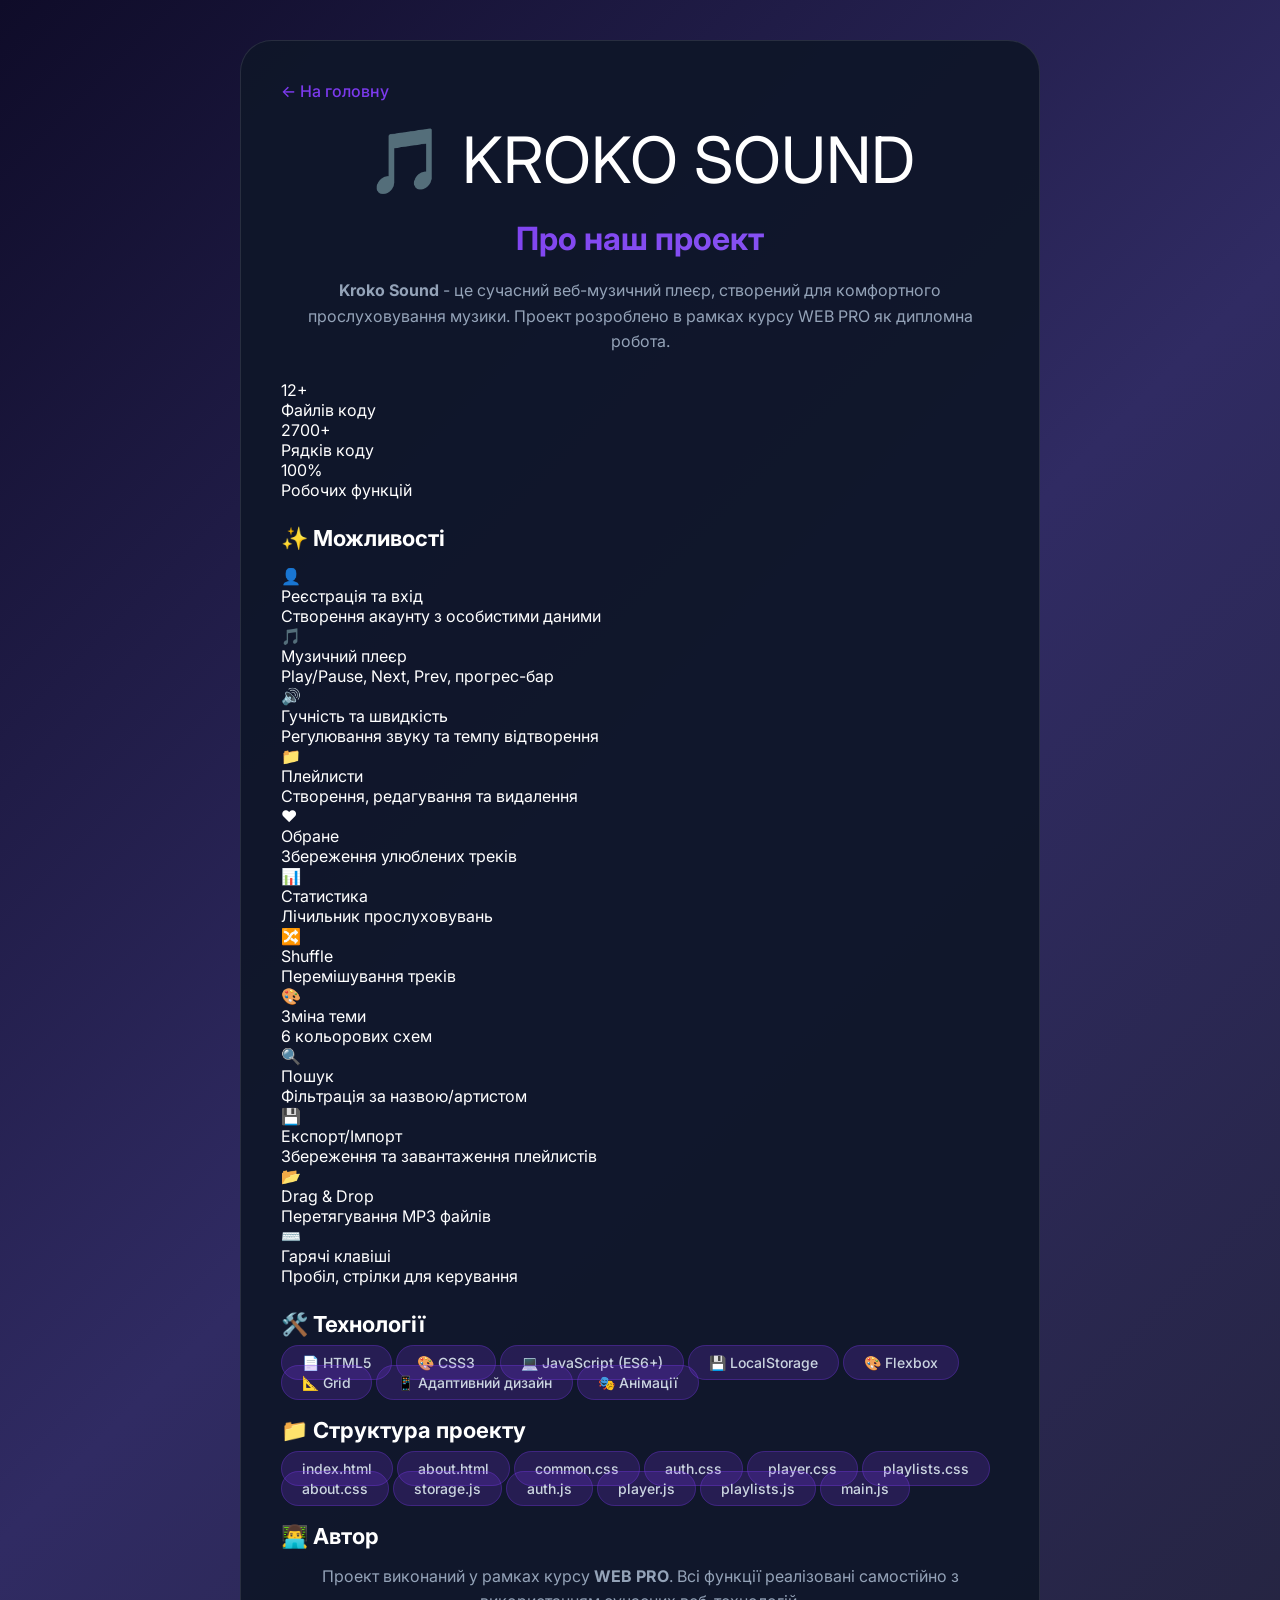
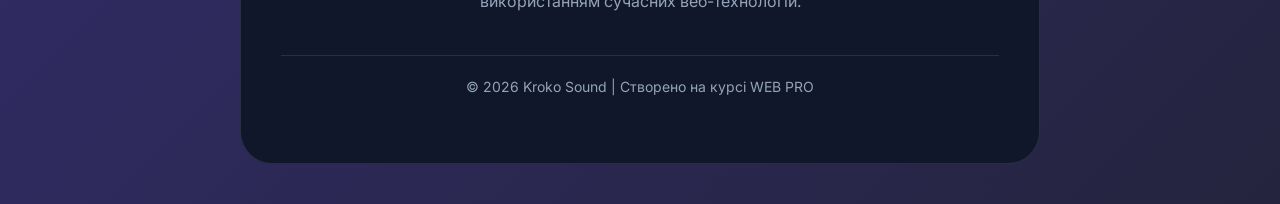
==== about.html @ 29bdd67e "Add files via upload" ====
<!DOCTYPE html>
<html lang="uk">
<head>
    <meta charset="UTF-8">
    <meta name="viewport" content="width=device-width, initial-scale=1.0">
    <title>Про проект - Kroko Sound</title>
    <link rel="stylesheet" href="common.css">
    <link rel="stylesheet" href="about.css">
    <link href="https://fonts.googleapis.com/css2?family=Inter:wght@300;400;500;600;700;800&display=swap" rel="stylesheet">
</head>
<body>

<div class="about-container">
    <div class="about-card">
        <a href="index.html" class="back-home">← На головну</a>
        
        <div class="about-logo">🎵 KROKO SOUND</div>
        <h1>Про наш проект</h1>
        
        <p><strong>Kroko Sound</strong> - це сучасний веб-музичний плеєр, створений для комфортного прослуховування музики. Проект розроблено в рамках курсу WEB PRO як дипломна робота.</p>
        
        <div class="stats-info">
            <div class="stat-info-item">
                <div class="stat-number">12+</div>
                <div class="stat-label">Файлів коду</div>
            </div>
            <div class="stat-info-item">
                <div class="stat-number">2700+</div>
                <div class="stat-label">Рядків коду</div>
            </div>
            <div class="stat-info-item">
                <div class="stat-number">100%</div>
                <div class="stat-label">Робочих функцій</div>
            </div>
        </div>
        
        <h2>✨ Можливості</h2>
        <div class="features-grid">
            <div class="feature-item">
                <div class="feature-icon">👤</div>
                <div>
                    <div class="feature-text">Реєстрація та вхід</div>
                    <div class="feature-desc">Створення акаунту з особистими даними</div>
                </div>
            </div>
            <div class="feature-item">
                <div class="feature-icon">🎵</div>
                <div>
                    <div class="feature-text">Музичний плеєр</div>
                    <div class="feature-desc">Play/Pause, Next, Prev, прогрес-бар</div>
                </div>
            </div>
            <div class="feature-item">
                <div class="feature-icon">🔊</div>
                <div>
                    <div class="feature-text">Гучність та швидкість</div>
                    <div class="feature-desc">Регулювання звуку та темпу відтворення</div>
                </div>
            </div>
            <div class="feature-item">
                <div class="feature-icon">📁</div>
                <div>
                    <div class="feature-text">Плейлисти</div>
                    <div class="feature-desc">Створення, редагування та видалення</div>
                </div>
            </div>
            <div class="feature-item">
                <div class="feature-icon">❤️</div>
                <div>
                    <div class="feature-text">Обране</div>
                    <div class="feature-desc">Збереження улюблених треків</div>
                </div>
            </div>
            <div class="feature-item">
                <div class="feature-icon">📊</div>
                <div>
                    <div class="feature-text">Статистика</div>
                    <div class="feature-desc">Лічильник прослуховувань</div>
                </div>
            </div>
            <div class="feature-item">
                <div class="feature-icon">🔀</div>
                <div>
                    <div class="feature-text">Shuffle</div>
                    <div class="feature-desc">Перемішування треків</div>
                </div>
            </div>
            <div class="feature-item">
                <div class="feature-icon">🎨</div>
                <div>
                    <div class="feature-text">Зміна теми</div>
                    <div class="feature-desc">6 кольорових схем</div>
                </div>
            </div>
            <div class="feature-item">
                <div class="feature-icon">🔍</div>
                <div>
                    <div class="feature-text">Пошук</div>
                    <div class="feature-desc">Фільтрація за назвою/артистом</div>
                </div>
            </div>
            <div class="feature-item">
                <div class="feature-icon">💾</div>
                <div>
                    <div class="feature-text">Експорт/Імпорт</div>
                    <div class="feature-desc">Збереження та завантаження плейлистів</div>
                </div>
            </div>
            <div class="feature-item">
                <div class="feature-icon">📂</div>
                <div>
                    <div class="feature-text">Drag & Drop</div>
                    <div class="feature-desc">Перетягування MP3 файлів</div>
                </div>
            </div>
            <div class="feature-item">
                <div class="feature-icon">⌨️</div>
                <div>
                    <div class="feature-text">Гарячі клавіші</div>
                    <div class="feature-desc">Пробіл, стрілки для керування</div>
                </div>
            </div>
        </div>
        
        <h2>🛠️ Технології</h2>
        <div class="tech-stack">
            <span class="tech-item">📄 HTML5</span>
            <span class="tech-item">🎨 CSS3</span>
            <span class="tech-item">💻 JavaScript (ES6+)</span>
            <span class="tech-item">💾 LocalStorage</span>
            <span class="tech-item">🎨 Flexbox</span>
            <span class="tech-item">📐 Grid</span>
            <span class="tech-item">📱 Адаптивний дизайн</span>
            <span class="tech-item">🎭 Анімації</span>
        </div>
        
        <h2>📁 Структура проекту</h2>
        <div class="tech-stack">
            <span class="tech-item">index.html</span>
            <span class="tech-item">about.html</span>
            <span class="tech-item">common.css</span>
            <span class="tech-item">auth.css</span>
            <span class="tech-item">player.css</span>
            <span class="tech-item">playlists.css</span>
            <span class="tech-item">about.css</span>
            <span class="tech-item">storage.js</span>
            <span class="tech-item">auth.js</span>
            <span class="tech-item">player.js</span>
            <span class="tech-item">playlists.js</span>
            <span class="tech-item">main.js</span>
        </div>
        
        <h2>👨‍💻 Автор</h2>
        <p>Проект виконаний у рамках курсу <strong>WEB PRO</strong>. Всі функції реалізовані самостійно з використанням сучасних веб-технологій.</p>
        
        <footer class="about-footer">
            <p>© 2026 Kroko Sound | Створено на курсі WEB PRO</p>
        </footer>
    </div>
</div>

</body>
</html>
---- common.css ----
* {
    margin: 0;
    padding: 0;
    box-sizing: border-box;
}

:root {
    --primary-color: #7c3aed;
    --primary-hover: #8b5cf6;
    --danger-color: #ef4444;
    --success-color: #10b981;
    --text-gray: #94a3b8;
    --bg-dark: #1e293b;
    --border-light: rgba(255, 255, 255, 0.1);
}

[data-theme="purple"] {
    --primary-color: #7c3aed;
    --primary-hover: #8b5cf6;
}

[data-theme="blue"] {
    --primary-color: #3b82f6;
    --primary-hover: #60a5fa;
}

[data-theme="green"] {
    --primary-color: #10b981;
    --primary-hover: #34d399;
}

[data-theme="orange"] {
    --primary-color: #f59e0b;
    --primary-hover: #fbbf24;
}

[data-theme="pink"] {
    --primary-color: #ec4899;
    --primary-hover: #f472b6;
}

[data-theme="red"] {
    --primary-color: #ef4444;
    --primary-hover: #f87171;
}

body {
    font-family: 'Inter', sans-serif;
    background: linear-gradient(135deg, #0f0c29, #302b63, #24243e);
    color: white;
    min-height: 100vh;
}

@keyframes fadeIn {
    from { opacity: 0; transform: translateY(20px); }
    to { opacity: 1; transform: translateY(0); }
}

.top-bar {
    display: flex;
    justify-content: space-between;
    align-items: center;
    padding: 16px 32px;
    background: rgba(0, 0, 0, 0.3);
    backdrop-filter: blur(10px);
    border-bottom: 1px solid var(--border-light);
    position: sticky;
    top: 0;
    z-index: 100;
}

.logo {
    font-size: 20px;
    font-weight: 800;
    cursor: pointer;
    transition: 0.3s;
}

.logo:hover {
    transform: scale(1.05);
    color: var(--primary-color);
}

.search-container {
    flex: 1;
    max-width: 300px;
    margin: 0 20px;
}

#searchInput {
    width: 100%;
    padding: 10px 16px;
    background: rgba(255, 255, 255, 0.1);
    border: 1px solid var(--border-light);
    border-radius: 25px;
    color: white;
    font-size: 14px;
    outline: none;
    transition: 0.3s;
}

#searchInput:focus {
    border-color: var(--primary-color);
    background: rgba(255, 255, 255, 0.15);
}

#searchInput::placeholder {
    color: var(--text-gray);
}

.nav-menu {
    display: flex;
    gap: 20px;
}

.nav-link {
    color: var(--text-gray);
    text-decoration: none;
    padding: 8px 16px;
    border-radius: 20px;
    transition: 0.3s;
}

.nav-link:hover {
    color: white;
    background: rgba(124, 58, 237, 0.3);
    transform: translateY(-2px);
}

.nav-link.active {
    color: white;
    background: var(--primary-color);
}

.user-info {
    display: flex;
    align-items: center;
    gap: 12px;
}

.avatar {
    width: 40px;
    height: 40px;
    border-radius: 50%;
    background: var(--primary-color);
    display: flex;
    align-items: center;
    justify-content: center;
    font-size: 16px;
    font-weight: bold;
}

.logout-btn {
    background: rgba(255, 255, 255, 0.1);
    border: none;
    color: white;
    font-size: 18px;
    cursor: pointer;
    padding: 6px 12px;
    border-radius: 10px;
    transition: 0.3s;
}

.logout-btn:hover {
    background: var(--danger-color);
    transform: translateY(-2px);
}

.main-content {
    padding: 30px;
    max-width: 1400px;
    margin: 0 auto;
    padding-bottom: 200px;
    min-height: calc(100vh - 160px);
}

.page {
    animation: fadeIn 0.4s ease;
}

.section-title {
    font-size: 24px;
    margin-bottom: 20px;
    font-weight: 600;
}

.songs-grid {
    display: grid;
    grid-template-columns: repeat(auto-fill, minmax(180px, 1fr));
    gap: 20px;
}

.song-card {
    background: rgba(255, 255, 255, 0.05);
    border: 1px solid var(--border-light);
    border-radius: 20px;
    padding: 16px;
    cursor: pointer;
    transition: 0.3s;
    text-align: center;
}

.song-card:hover {
    transform: translateY(-8px);
    border-color: var(--primary-color);
    background: rgba(124, 58, 237, 0.1);
}

.song-card .song-cover {
    width: 100%;
    aspect-ratio: 1;
    border-radius: 14px;
    background: rgba(255, 255, 255, 0.1);
    display: flex;
    align-items: center;
    justify-content: center;
    font-size: 40px;
    margin-bottom: 12px;
    overflow: hidden;
}

.song-cover img {
    width: 100%;
    height: 100%;
    object-fit: cover;
    border-radius: 14px;
}

.song-title {
    font-weight: 600;
    font-size: 14px;
    white-space: nowrap;
    overflow: hidden;
    text-overflow: ellipsis;
}

.song-artist {
    font-size: 12px;
    color: var(--text-gray);
    margin-top: 4px;
    white-space: nowrap;
    overflow: hidden;
    text-overflow: ellipsis;
}

.hero {
    display: flex;
    gap: 30px;
    background: rgba(15, 23, 42, 0.8);
    border-radius: 28px;
    padding: 30px;
    margin-bottom: 40px;
    border: 1px solid var(--border-light);
}

.hero-artwork {
    width: 180px;
    height: 180px;
    border-radius: 20px;
    background: rgba(255, 255, 255, 0.1);
    display: flex;
    align-items: center;
    justify-content: center;
    font-size: 60px;
    overflow: hidden;
}

.hero-artwork img {
    width: 100%;
    height: 100%;
    object-fit: cover;
}

.hero-info {
    flex: 1;
}

.now-playing {
    color: var(--primary-color);
    font-size: 12px;
    margin-bottom: 10px;
    letter-spacing: 2px;
}

.hero-info h1 {
    font-size: 32px;
    margin-bottom: 8px;
}

.hero-info p {
    color: var(--text-gray);
    font-size: 18px;
    margin-bottom: 20px;
}

.hero-buttons {
    display: flex;
    gap: 12px;
}

.play-btn {
    background: var(--primary-color);
    color: white;
    border: none;
    padding: 12px 28px;
    border-radius: 14px;
    font-size: 16px;
    font-weight: 600;
    cursor: pointer;
    transition: 0.3s;
}

.play-btn:hover {
    background: var(--primary-hover);
    transform: scale(1.05);
}

.like-btn {
    background: rgba(255, 255, 255, 0.1);
    border: 1px solid var(--border-light);
    color: white;
    padding: 12px 20px;
    border-radius: 14px;
    font-size: 20px;
    cursor: pointer;
    transition: 0.3s;
}

.like-btn.active {
    color: var(--danger-color);
    border-color: var(--danger-color);
}

.banner-carousel {
    position: relative;
    width: 100%;
    height: 320px;
    margin-bottom: 40px;
    border-radius: 24px;
    overflow: hidden;
    box-shadow: 0 10px 30px rgba(0,0,0,0.3);
}

.banner-container {
    width: 100%;
    height: 100%;
    position: relative;
}

.banner-slide {
    position: absolute;
    top: 0;
    left: 0;
    width: 100%;
    height: 100%;
    opacity: 0;
    transition: opacity 0.8s ease;
    border-radius: 24px;
    overflow: hidden;
}

.banner-slide.active {
    opacity: 1;
}

.banner-bg {
    position: absolute;
    top: 0;
    left: 0;
    width: 100%;
    height: 100%;
    z-index: 0;
}

.banner-content-new {
    position: relative;
    z-index: 1;
    width: 100%;
    height: 100%;
    display: flex;
    align-items: center;
    justify-content: space-between;
    padding: 40px 50px;
    color: white;
    text-shadow: 0 2px 5px rgba(0,0,0,0.2);
}

.banner-icon-left {
    font-size: 80px;
    opacity: 0.9;
    background: rgba(255,255,255,0.15);
    width: 100px;
    height: 100px;
    display: flex;
    align-items: center;
    justify-content: center;
    border-radius: 30px;
    backdrop-filter: blur(5px);
}

.banner-text {
    flex: 1;
    text-align: center;
    padding: 0 30px;
}

.banner-tag {
    background: rgba(255,255,255,0.2);
    backdrop-filter: blur(5px);
    padding: 6px 18px;
    border-radius: 30px;
    font-size: 12px;
    letter-spacing: 1px;
    display: inline-block;
    margin-bottom: 15px;
    font-weight: 500;
}

.banner-text h2 {
    font-size: 22px;
    font-weight: 500;
    margin-bottom: 8px;
    letter-spacing: 1px;
}

.banner-text h1 {
    font-size: 42px;
    font-weight: 800;
    margin-bottom: 12px;
    line-height: 1.2;
}

.banner-text p {
    font-size: 15px;
    opacity: 0.9;
    margin-bottom: 25px;
    max-width: 500px;
    margin-left: auto;
    margin-right: auto;
}

.banner-btn-new {
    background: white;
    border: none;
    color: #333;
    padding: 12px 32px;
    border-radius: 40px;
    font-size: 15px;
    font-weight: 600;
    cursor: pointer;
    transition: 0.3s;
    box-shadow: 0 4px 15px rgba(0,0,0,0.2);
}

.banner-btn-new:hover {
    transform: translateY(-3px);
    box-shadow: 0 8px 25px rgba(0,0,0,0.3);
    background: #f0f0f0;
}

.banner-icon-right {
    font-size: 70px;
    opacity: 0.8;
    background: rgba(255,255,255,0.1);
    width: 90px;
    height: 90px;
    display: flex;
    align-items: center;
    justify-content: center;
    border-radius: 50%;
    backdrop-filter: blur(5px);
}

.banner-arrow {
    position: absolute;
    top: 50%;
    transform: translateY(-50%);
    background: rgba(0,0,0,0.4);
    backdrop-filter: blur(5px);
    border: none;
    color: white;
    font-size: 24px;
    width: 45px;
    height: 45px;
    border-radius: 50%;
    cursor: pointer;
    opacity: 0;
    transition: 0.3s;
    z-index: 10;
    display: flex;
    align-items: center;
    justify-content: center;
}

.banner-carousel:hover .banner-arrow {
    opacity: 1;
}

.banner-arrow.prev {
    left: 20px;
}

.banner-arrow.next {
    right: 20px;
}

.banner-arrow:hover {
    background: var(--primary-color);
    transform: translateY(-50%) scale(1.1);
}

.banner-dots {
    position: absolute;
    bottom: 20px;
    left: 50%;
    transform: translateX(-50%);
    display: flex;
    gap: 12px;
    z-index: 10;
}

.banner-dot {
    width: 10px;
    height: 10px;
    border-radius: 50%;
    background: rgba(255,255,255,0.5);
    cursor: pointer;
    transition: 0.3s;
}

.banner-dot.active {
    background: white;
    width: 28px;
    border-radius: 5px;
}

.banner-dot:hover {
    background: white;
}

.stats-grid {
    display: flex;
    flex-direction: column;
    gap: 12px;
}

.stat-card {
    display: flex;
    align-items: center;
    gap: 16px;
    background: rgba(255, 255, 255, 0.05);
    border: 1px solid var(--border-light);
    border-radius: 16px;
    padding: 15px;
    transition: 0.3s;
    cursor: pointer;
}

.stat-card:hover {
    border-color: var(--primary-color);
    transform: translateX(5px);
    background: rgba(124, 58, 237, 0.1);
}

.stat-cover {
    width: 50px;
    height: 50px;
    border-radius: 10px;
    overflow: hidden;
    display: flex;
    align-items: center;
    justify-content: center;
    background: rgba(255, 255, 255, 0.1);
    flex-shrink: 0;
}

.stat-cover img {
    width: 100%;
    height: 100%;
    object-fit: cover;
}

.stat-info {
    flex: 1;
}

.stat-title {
    font-weight: 600;
    font-size: 15px;
}

.stat-artist {
    font-size: 12px;
    color: var(--text-gray);
}

.stat-count {
    font-size: 18px;
    font-weight: bold;
    color: var(--primary-color);
    flex-shrink: 0;
}

#shuffleBtn {
    transition: 0.3s;
}

#shuffleBtn.active {
    color: var(--primary-color);
}

.theme-colors {
    display: flex;
    gap: 12px;
    flex-wrap: wrap;
    margin-top: 8px;
}

.theme-color {
    width: 42px;
    height: 42px;
    border-radius: 50%;
    cursor: pointer;
    border: 2px solid transparent;
    transition: 0.3s;
}

.theme-color:hover {
    transform: scale(1.1);
}

.theme-color.active {
    border-color: white;
    transform: scale(1.15);
    box-shadow: 0 0 10px rgba(255,255,255,0.5);
}

body {
    overflow-y: scroll;
}

::-webkit-scrollbar {
    width: 0;
    background: transparent;
}

html {
    scrollbar-width: none;
}

body {
    -ms-overflow-style: none;
}

@media (max-width: 1200px) {
    .main-content {
        padding: 25px;
    }
    .banner-carousel {
        height: 300px;
    }
}

@media (max-width: 1024px) {
    .main-content {
        padding: 20px;
    }
    .songs-grid {
        grid-template-columns: repeat(auto-fill, minmax(160px, 1fr));
        gap: 15px;
    }
    .hero {
        padding: 25px;
    }
    .hero-artwork {
        width: 150px;
        height: 150px;
    }
    .hero-info h1 {
        font-size: 28px;
    }
    .banner-carousel {
        height: 280px;
    }
    .banner-text h1 {
        font-size: 36px;
    }
}

@media (max-width: 900px) {
    .banner-icon-left, .banner-icon-right {
        display: none;
    }
    .banner-text {
        padding: 0;
    }
}

@media (max-width: 768px) {
    .main-content {
        padding: 15px;
        padding-bottom: 180px;
    }
    .section-title {
        font-size: 20px;
        margin-bottom: 15px;
    }
    .top-bar {
        padding: 12px 15px;
        flex-wrap: wrap;
    }
    .logo {
        font-size: 18px;
    }
    .search-container {
        order: 3;
        width: 100%;
        max-width: 100%;
        margin: 10px 0 0;
    }
    #searchInput {
        padding: 8px 14px;
        font-size: 13px;
    }
    .nav-menu {
        order: 2;
        width: auto;
        gap: 5px;
    }
    .nav-link {
        padding: 6px 12px;
        font-size: 13px;
    }
    .user-info {
        gap: 8px;
    }
    .avatar {
        width: 32px;
        height: 32px;
        font-size: 14px;
    }
    .user-info span {
        display: none;
    }
    .logout-btn {
        padding: 4px 8px;
        font-size: 14px;
    }
    .hero {
        flex-direction: column;
        text-align: center;
        padding: 20px;
        gap: 15px;
    }
    .hero-artwork {
        width: 120px;
        height: 120px;
        margin: 0 auto;
    }
    .hero-info h1 {
        font-size: 22px;
    }
    .hero-info p {
        font-size: 14px;
    }
    .hero-buttons {
        justify-content: center;
    }
    .play-btn {
        padding: 8px 20px;
        font-size: 14px;
    }
    .like-btn {
        padding: 8px 16px;
        font-size: 16px;
    }
    .songs-grid {
        grid-template-columns: repeat(auto-fill, minmax(130px, 1fr));
        gap: 12px;
    }
    .song-card {
        padding: 12px;
    }
    .song-title {
        font-size: 12px;
    }
    .song-artist {
        font-size: 10px;
    }
    .banner-carousel {
        height: 280px;
    }
    .banner-content-new {
        padding: 20px;
        flex-direction: column;
        justify-content: center;
        gap: 15px;
    }
    .banner-text h1 {
        font-size: 24px;
    }
    .banner-text h2 {
        font-size: 16px;
    }
    .banner-text p {
        font-size: 12px;
    }
    .banner-btn-new {
        padding: 8px 18px;
        font-size: 12px;
    }
    .banner-arrow {
        width: 32px;
        height: 32px;
        font-size: 16px;
    }
}

@media (max-width: 600px) {
    .banner-text h1 {
        font-size: 20px;
    }
    .banner-text h2 {
        font-size: 14px;
    }
    .banner-tag {
        font-size: 10px;
    }
}

@media (max-width: 480px) {
    .main-content {
        padding: 10px;
        padding-bottom: 160px;
    }
    .hero-artwork {
        width: 100px;
        height: 100px;
    }
    .hero-info h1 {
        font-size: 18px;
    }
    .songs-grid {
        grid-template-columns: repeat(auto-fill, minmax(110px, 1fr));
        gap: 10px;
    }
    .song-card {
        padding: 8px;
    }
    .banner-carousel {
        height: 260px;
    }
    .banner-text h1 {
        font-size: 18px;
    }
    .banner-text p {
        display: none;
    }
    .nav-link {
        padding: 4px 8px;
        font-size: 11px;
    }
}
---- about.css ----
.about-container {
    display: flex;
    justify-content: center;
    align-items: center;
    min-height: 100vh;
    padding: 40px 20px;
}

.about-card {
    background: rgba(15, 23, 42, 0.95);
    border: 1px solid var(--border-light);
    border-radius: 32px;
    padding: 40px;
    max-width: 800px;
    width: 100%;
}

.back-home {
    display: inline-block;
    color: var(--primary-color);
    text-decoration: none;
    margin-bottom: 20px;
    font-weight: 500;
    transition: 0.3s;
}

.back-home:hover {
    color: var(--primary-hover);
    transform: translateX(-5px);
}

.about-logo {
    text-align: center;
    font-size: 64px;
    margin-bottom: 20px;
}

.about-card h1 {
    text-align: center;
    font-size: 32px;
    margin-bottom: 20px;
    background: linear-gradient(135deg, var(--primary-color), var(--primary-hover));
    -webkit-background-clip: text;
    background-clip: text;
    color: transparent;
}

.about-card p {
    color: var(--text-gray);
    line-height: 1.6;
    margin-bottom: 25px;
    text-align: center;
}

.about-card h2 {
    font-size: 22px;
    margin: 25px 0 15px;
    color: white;
}

.about-card ul {
    list-style: none;
    padding: 0;
    display: grid;
    grid-template-columns: repeat(auto-fill, minmax(250px, 1fr));
    gap: 10px;
}

.about-card li {
    color: var(--text-gray);
    padding: 8px 12px;
    background: rgba(255, 255, 255, 0.03);
    border-radius: 10px;
    display: flex;
    align-items: center;
    gap: 8px;
}

.about-card li:hover {
    background: rgba(124, 58, 237, 0.1);
    transform: translateX(5px);
    transition: 0.3s;
}

.tech-list {
    display: flex;
    flex-wrap: wrap;
    gap: 12px;
    margin: 15px 0;
}

.tech-item {
    background: rgba(124, 58, 237, 0.2);
    border: 1px solid rgba(124, 58, 237, 0.3);
    border-radius: 30px;
    padding: 8px 20px;
    font-size: 14px;
    font-weight: 500;
    color: #cbd5e1;
    transition: 0.3s;
}

.tech-item:hover {
    background: rgba(124, 58, 237, 0.4);
    transform: translateY(-2px);
}

.about-footer {
    margin-top: 40px;
    padding-top: 20px;
    text-align: center;
    border-top: 1px solid var(--border-light);
    color: #6b7280;
    font-size: 14px;
}

@media (max-width: 768px) {
    .about-card {
        padding: 25px;
    }
    
    .about-card h1 {
        font-size: 24px;
    }
    
    .about-card h2 {
        font-size: 18px;
    }
    
    .about-card ul {
        grid-template-columns: 1fr;
    }
}
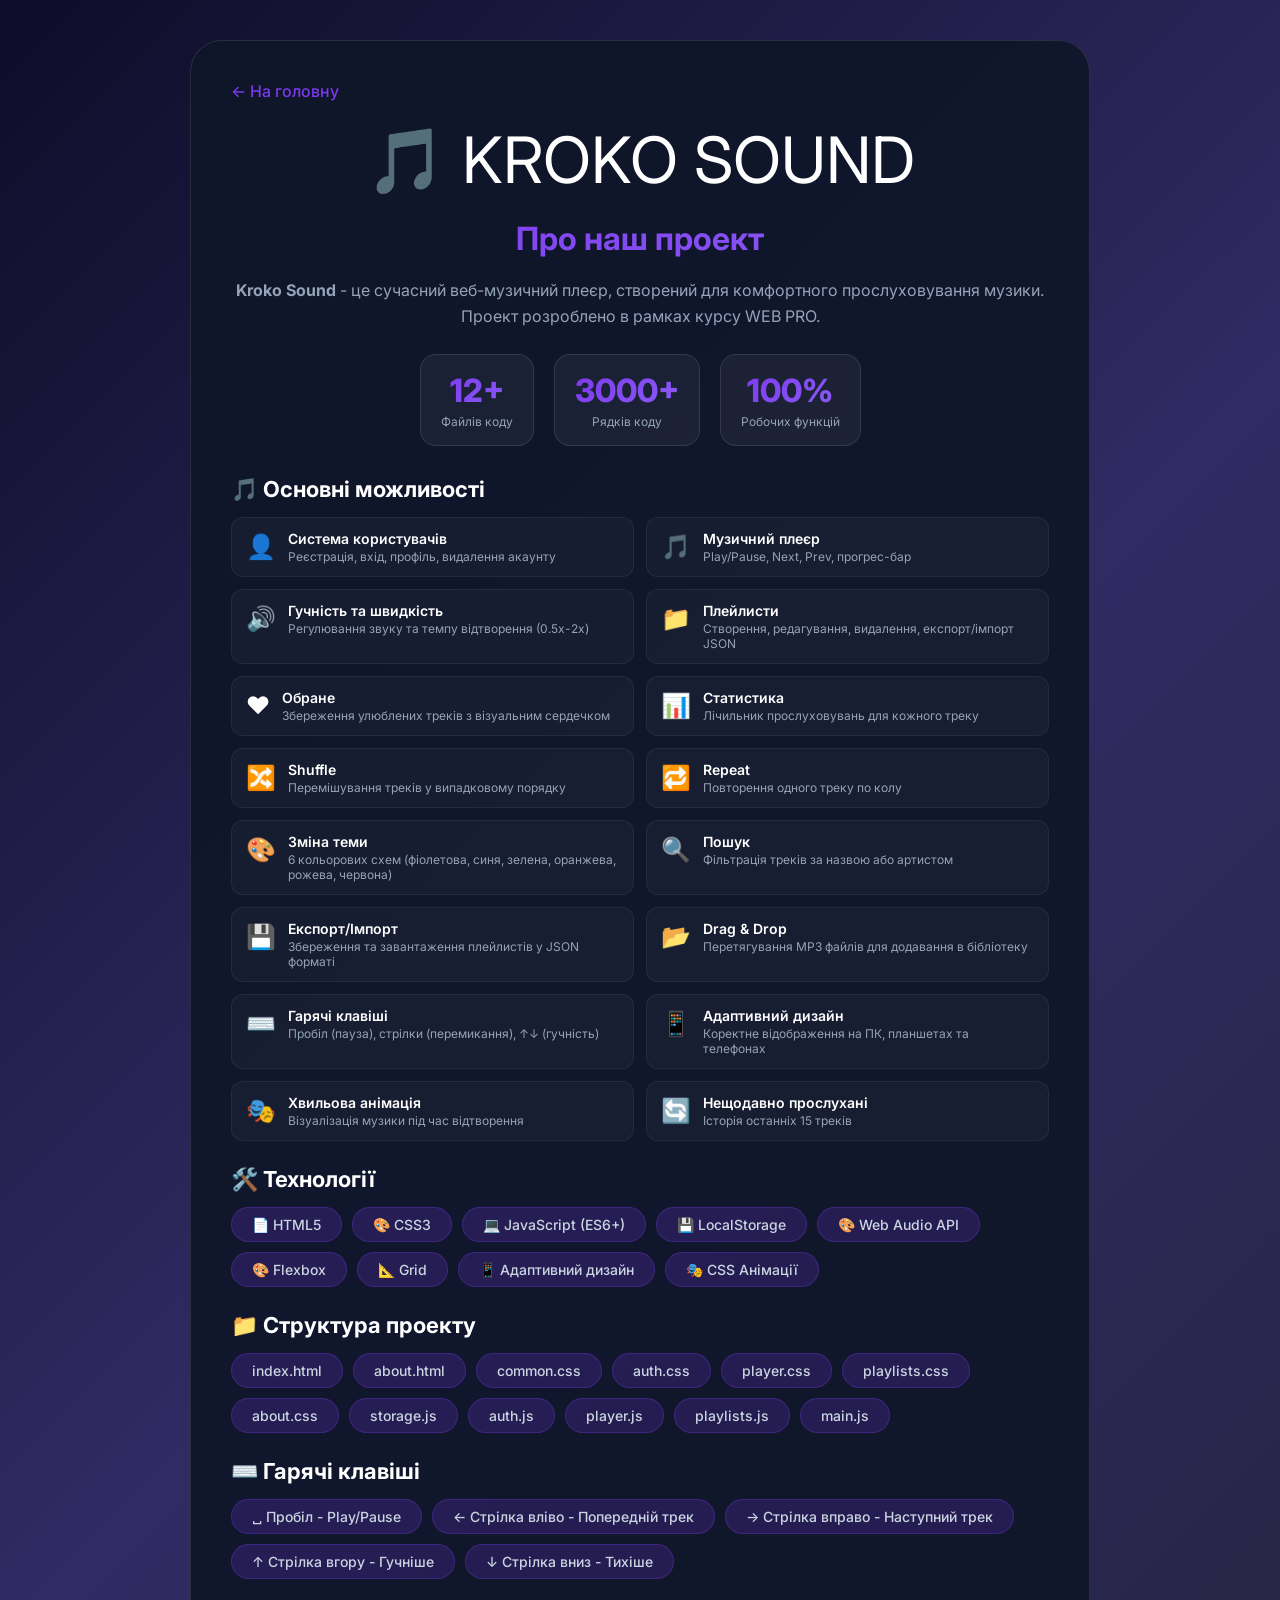
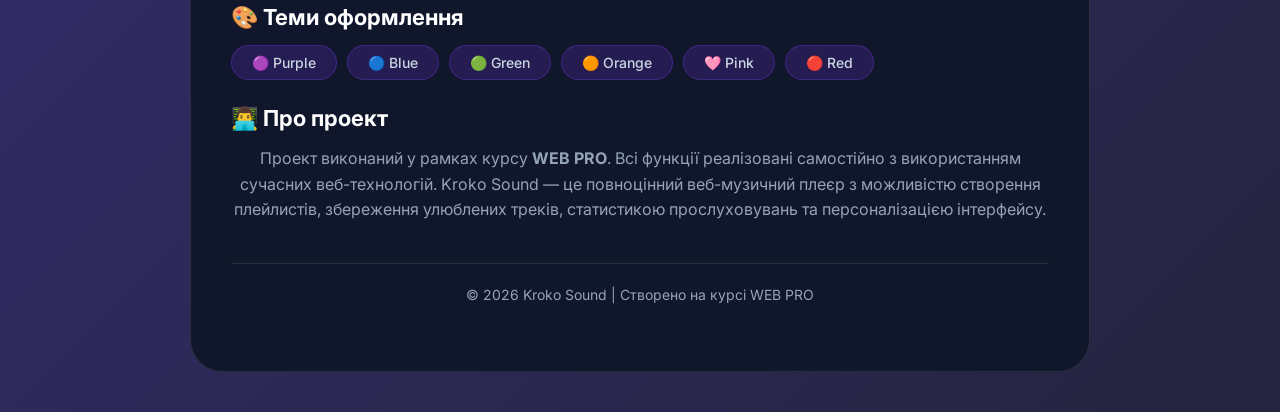
==== commit ec581d80: "Add files via upload" ====
--- a/about.html
+++ b/about.html
@@ -3,7 +3,7 @@
 <head>
     <meta charset="UTF-8">
     <meta name="viewport" content="width=device-width, initial-scale=1.0">
-    <title>Про проект - Kroko Sound</title>
+    <title>Kroko Sound - Музичний плеєр</title>
     <link rel="stylesheet" href="common.css">
     <link rel="stylesheet" href="about.css">
     <link href="https://fonts.googleapis.com/css2?family=Inter:wght@300;400;500;600;700;800&display=swap" rel="stylesheet">
@@ -17,15 +17,16 @@
         <div class="about-logo">🎵 KROKO SOUND</div>
         <h1>Про наш проект</h1>
         
-        <p><strong>Kroko Sound</strong> - це сучасний веб-музичний плеєр, створений для комфортного прослуховування музики. Проект розроблено в рамках курсу WEB PRO як дипломна робота.</p>
-        
+        <p><strong>Kroko Sound</strong> - це сучасний веб-музичний плеєр, створений для комфортного прослуховування музики. Проект розроблено в рамках курсу WEB PRO.</p>
+        
+        <!-- СТАТИСТИКА ПРОЕКТУ -->
         <div class="stats-info">
             <div class="stat-info-item">
                 <div class="stat-number">12+</div>
                 <div class="stat-label">Файлів коду</div>
             </div>
             <div class="stat-info-item">
-                <div class="stat-number">2700+</div>
+                <div class="stat-number">3000+</div>
                 <div class="stat-label">Рядків коду</div>
             </div>
             <div class="stat-info-item">
@@ -34,13 +35,14 @@
             </div>
         </div>
         
-        <h2>✨ Можливості</h2>
+        <!-- ОСНОВНІ МОЖЛИВОСТІ -->
+        <h2>🎵 Основні можливості</h2>
         <div class="features-grid">
             <div class="feature-item">
                 <div class="feature-icon">👤</div>
                 <div>
-                    <div class="feature-text">Реєстрація та вхід</div>
-                    <div class="feature-desc">Створення акаунту з особистими даними</div>
+                    <div class="feature-text">Система користувачів</div>
+                    <div class="feature-desc">Реєстрація, вхід, профіль, видалення акаунту</div>
                 </div>
             </div>
             <div class="feature-item">
@@ -54,86 +56,117 @@
                 <div class="feature-icon">🔊</div>
                 <div>
                     <div class="feature-text">Гучність та швидкість</div>
-                    <div class="feature-desc">Регулювання звуку та темпу відтворення</div>
+                    <div class="feature-desc">Регулювання звуку та темпу відтворення (0.5x-2x)</div>
                 </div>
             </div>
             <div class="feature-item">
                 <div class="feature-icon">📁</div>
                 <div>
                     <div class="feature-text">Плейлисти</div>
-                    <div class="feature-desc">Створення, редагування та видалення</div>
+                    <div class="feature-desc">Створення, редагування, видалення, експорт/імпорт JSON</div>
                 </div>
             </div>
             <div class="feature-item">
                 <div class="feature-icon">❤️</div>
                 <div>
                     <div class="feature-text">Обране</div>
-                    <div class="feature-desc">Збереження улюблених треків</div>
+                    <div class="feature-desc">Збереження улюблених треків з візуальним сердечком</div>
                 </div>
             </div>
             <div class="feature-item">
                 <div class="feature-icon">📊</div>
                 <div>
                     <div class="feature-text">Статистика</div>
-                    <div class="feature-desc">Лічильник прослуховувань</div>
+                    <div class="feature-desc">Лічильник прослуховувань для кожного треку</div>
                 </div>
             </div>
             <div class="feature-item">
                 <div class="feature-icon">🔀</div>
                 <div>
                     <div class="feature-text">Shuffle</div>
-                    <div class="feature-desc">Перемішування треків</div>
+                    <div class="feature-desc">Перемішування треків у випадковому порядку</div>
+                </div>
+            </div>
+            <div class="feature-item">
+                <div class="feature-icon">🔁</div>
+                <div>
+                    <div class="feature-text">Repeat</div>
+                    <div class="feature-desc">Повторення одного треку по колу</div>
                 </div>
             </div>
             <div class="feature-item">
                 <div class="feature-icon">🎨</div>
                 <div>
                     <div class="feature-text">Зміна теми</div>
-                    <div class="feature-desc">6 кольорових схем</div>
+                    <div class="feature-desc">6 кольорових схем (фіолетова, синя, зелена, оранжева, рожева, червона)</div>
                 </div>
             </div>
             <div class="feature-item">
                 <div class="feature-icon">🔍</div>
                 <div>
                     <div class="feature-text">Пошук</div>
-                    <div class="feature-desc">Фільтрація за назвою/артистом</div>
+                    <div class="feature-desc">Фільтрація треків за назвою або артистом</div>
                 </div>
             </div>
             <div class="feature-item">
                 <div class="feature-icon">💾</div>
                 <div>
                     <div class="feature-text">Експорт/Імпорт</div>
-                    <div class="feature-desc">Збереження та завантаження плейлистів</div>
+                    <div class="feature-desc">Збереження та завантаження плейлистів у JSON форматі</div>
                 </div>
             </div>
             <div class="feature-item">
                 <div class="feature-icon">📂</div>
                 <div>
                     <div class="feature-text">Drag & Drop</div>
-                    <div class="feature-desc">Перетягування MP3 файлів</div>
+                    <div class="feature-desc">Перетягування MP3 файлів для додавання в бібліотеку</div>
                 </div>
             </div>
             <div class="feature-item">
                 <div class="feature-icon">⌨️</div>
                 <div>
                     <div class="feature-text">Гарячі клавіші</div>
-                    <div class="feature-desc">Пробіл, стрілки для керування</div>
-                </div>
-            </div>
-        </div>
-        
+                    <div class="feature-desc">Пробіл (пауза), стрілки (перемикання), ↑↓ (гучність)</div>
+                </div>
+            </div>
+            <div class="feature-item">
+                <div class="feature-icon">📱</div>
+                <div>
+                    <div class="feature-text">Адаптивний дизайн</div>
+                    <div class="feature-desc">Коректне відображення на ПК, планшетах та телефонах</div>
+                </div>
+            </div>
+            <div class="feature-item">
+                <div class="feature-icon">🎭</div>
+                <div>
+                    <div class="feature-text">Хвильова анімація</div>
+                    <div class="feature-desc">Візуалізація музики під час відтворення</div>
+                </div>
+            </div>
+            <div class="feature-item">
+                <div class="feature-icon">🔄</div>
+                <div>
+                    <div class="feature-text">Нещодавно прослухані</div>
+                    <div class="feature-desc">Історія останніх 15 треків</div>
+                </div>
+            </div>
+        </div>
+        
+        <!-- ТЕХНОЛОГІЇ -->
         <h2>🛠️ Технології</h2>
         <div class="tech-stack">
             <span class="tech-item">📄 HTML5</span>
             <span class="tech-item">🎨 CSS3</span>
             <span class="tech-item">💻 JavaScript (ES6+)</span>
             <span class="tech-item">💾 LocalStorage</span>
+            <span class="tech-item">🎨 Web Audio API</span>
             <span class="tech-item">🎨 Flexbox</span>
             <span class="tech-item">📐 Grid</span>
             <span class="tech-item">📱 Адаптивний дизайн</span>
-            <span class="tech-item">🎭 Анімації</span>
-        </div>
-        
+            <span class="tech-item">🎭 CSS Анімації</span>
+        </div>
+        
+        <!-- СТРУКТУРА ПРОЕКТУ -->
         <h2>📁 Структура проекту</h2>
         <div class="tech-stack">
             <span class="tech-item">index.html</span>
@@ -150,8 +183,30 @@
             <span class="tech-item">main.js</span>
         </div>
         
-        <h2>👨‍💻 Автор</h2>
-        <p>Проект виконаний у рамках курсу <strong>WEB PRO</strong>. Всі функції реалізовані самостійно з використанням сучасних веб-технологій.</p>
+        <!-- ГАРЯЧІ КЛАВІШІ -->
+        <h2>⌨️ Гарячі клавіші</h2>
+        <div class="tech-stack">
+            <span class="tech-item">␣ Пробіл - Play/Pause</span>
+            <span class="tech-item">← Стрілка вліво - Попередній трек</span>
+            <span class="tech-item">→ Стрілка вправо - Наступний трек</span>
+            <span class="tech-item">↑ Стрілка вгору - Гучніше</span>
+            <span class="tech-item">↓ Стрілка вниз - Тихіше</span>
+        </div>
+        
+        <!-- ТЕМИ ОФОРМЛЕННЯ -->
+        <h2>🎨 Теми оформлення</h2>
+        <div class="tech-stack">
+            <span class="tech-item">🟣 Purple</span>
+            <span class="tech-item">🔵 Blue</span>
+            <span class="tech-item">🟢 Green</span>
+            <span class="tech-item">🟠 Orange</span>
+            <span class="tech-item">🩷 Pink</span>
+            <span class="tech-item">🔴 Red</span>
+        </div>
+        
+        <!-- АВТОР -->
+        <h2>👨‍💻 Про проект</h2>
+        <p>Проект виконаний у рамках курсу <strong>WEB PRO</strong>. Всі функції реалізовані самостійно з використанням сучасних веб-технологій. Kroko Sound — це повноцінний веб-музичний плеєр з можливістю створення плейлистів, збереження улюблених треків, статистикою прослуховувань та персоналізацією інтерфейсу.</p>
         
         <footer class="about-footer">
             <p>© 2026 Kroko Sound | Створено на курсі WEB PRO</p>
--- a/common.css
+++ b/common.css
@@ -12,36 +12,55 @@
     --text-gray: #94a3b8;
     --bg-dark: #1e293b;
     --border-light: rgba(255, 255, 255, 0.1);
-}
-
+    
+    /* Player panel defaults (purple) */
+    --player-bg: rgba(60, 10, 120, 0.35);
+    --player-border: rgba(124, 58, 237, 0.3);
+    --player-glow: rgba(124, 58, 237, 0.12);
+}
+
+/* ===== ТЕМИ — кольори + прозора панель плеєра ===== */
 [data-theme="purple"] {
     --primary-color: #7c3aed;
     --primary-hover: #8b5cf6;
-}
-
+    --player-bg: rgba(60, 10, 120, 0.35);
+    --player-border: rgba(124, 58, 237, 0.35);
+    --player-glow: rgba(124, 58, 237, 0.15);
+}
 [data-theme="blue"] {
     --primary-color: #3b82f6;
     --primary-hover: #60a5fa;
-}
-
+    --player-bg: rgba(10, 40, 110, 0.35);
+    --player-border: rgba(59, 130, 246, 0.35);
+    --player-glow: rgba(59, 130, 246, 0.15);
+}
 [data-theme="green"] {
     --primary-color: #10b981;
     --primary-hover: #34d399;
-}
-
+    --player-bg: rgba(5, 70, 50, 0.35);
+    --player-border: rgba(16, 185, 129, 0.35);
+    --player-glow: rgba(16, 185, 129, 0.15);
+}
 [data-theme="orange"] {
     --primary-color: #f59e0b;
     --primary-hover: #fbbf24;
-}
-
+    --player-bg: rgba(100, 50, 0, 0.35);
+    --player-border: rgba(245, 158, 11, 0.35);
+    --player-glow: rgba(245, 158, 11, 0.15);
+}
 [data-theme="pink"] {
     --primary-color: #ec4899;
     --primary-hover: #f472b6;
-}
-
+    --player-bg: rgba(110, 10, 60, 0.35);
+    --player-border: rgba(236, 72, 153, 0.35);
+    --player-glow: rgba(236, 72, 153, 0.15);
+}
 [data-theme="red"] {
     --primary-color: #ef4444;
     --primary-hover: #f87171;
+    --player-bg: rgba(110, 10, 10, 0.35);
+    --player-border: rgba(239, 68, 68, 0.35);
+    --player-glow: rgba(239, 68, 68, 0.15);
 }
 
 body {
@@ -51,11 +70,73 @@
     min-height: 100vh;
 }
 
-@keyframes fadeIn {
-    from { opacity: 0; transform: translateY(20px); }
-    to { opacity: 1; transform: translateY(0); }
-}
-
+/* ===== TOAST ===== */
+#toastContainer {
+    position: fixed;
+    top: 80px;
+    right: 20px;
+    z-index: 9999;
+    display: flex;
+    flex-direction: column;
+    gap: 10px;
+    pointer-events: none;
+}
+
+.toast {
+    display: flex;
+    align-items: center;
+    gap: 10px;
+    padding: 14px 18px;
+    border-radius: 14px;
+    font-size: 14px;
+    font-weight: 500;
+    min-width: 260px;
+    max-width: 340px;
+    backdrop-filter: blur(20px);
+    border: 1px solid rgba(255, 255, 255, 0.15);
+    pointer-events: all;
+    cursor: pointer;
+    animation: toastIn 0.4s cubic-bezier(0.34, 1.56, 0.64, 1) forwards;
+    box-shadow: 0 8px 32px rgba(0, 0, 0, 0.4);
+    position: relative;
+    overflow: hidden;
+}
+
+.toast.hiding { animation: toastOut 0.3s ease forwards; }
+.toast-success { background: rgba(16, 185, 129, 0.2); border-color: rgba(16, 185, 129, 0.4); }
+.toast-error   { background: rgba(239, 68, 68, 0.2); border-color: rgba(239, 68, 68, 0.4); }
+.toast-info    { background: rgba(124, 58, 237, 0.2); border-color: rgba(124, 58, 237, 0.4); }
+.toast-warning { background: rgba(245, 158, 11, 0.2); border-color: rgba(245, 158, 11, 0.4); }
+
+.toast-icon { font-size: 18px; flex-shrink: 0; }
+.toast-msg  { flex: 1; color: #f1f5f9; }
+.toast-progress {
+    position: absolute;
+    bottom: 0;
+    left: 0;
+    height: 3px;
+    border-radius: 0 0 14px 14px;
+    animation: toastProgress 3s linear forwards;
+}
+.toast-success .toast-progress { background: #10b981; }
+.toast-error   .toast-progress { background: #ef4444; }
+.toast-info    .toast-progress { background: var(--primary-color); }
+.toast-warning .toast-progress { background: #f59e0b; }
+
+@keyframes toastIn {
+    from { opacity: 0; transform: translateX(100px) scale(0.9); }
+    to { opacity: 1; transform: translateX(0) scale(1); }
+}
+@keyframes toastOut {
+    from { opacity: 1; transform: translateX(0); }
+    to { opacity: 0; transform: translateX(100px); }
+}
+@keyframes toastProgress {
+    from { width: 100%; }
+    to { width: 0%; }
+}
+
+/* ===== TOP BAR ===== */
 .top-bar {
     display: flex;
     justify-content: space-between;
@@ -74,17 +155,23 @@
     font-weight: 800;
     cursor: pointer;
     transition: 0.3s;
+    background: linear-gradient(135deg, var(--primary-color), var(--primary-hover));
+    -webkit-background-clip: text;
+    background-clip: text;
+    color: transparent;
 }
 
 .logo:hover {
     transform: scale(1.05);
-    color: var(--primary-color);
-}
-
+    filter: brightness(1.1);
+}
+
+/* ===== SEARCH ===== */
 .search-container {
     flex: 1;
     max-width: 300px;
     margin: 0 20px;
+    position: relative;
 }
 
 #searchInput {
@@ -108,6 +195,7 @@
     color: var(--text-gray);
 }
 
+/* ===== NAVIGATION ===== */
 .nav-menu {
     display: flex;
     gap: 20px;
@@ -119,6 +207,7 @@
     padding: 8px 16px;
     border-radius: 20px;
     transition: 0.3s;
+    cursor: pointer;
 }
 
 .nav-link:hover {
@@ -132,10 +221,19 @@
     background: var(--primary-color);
 }
 
+/* ===== USER INFO ===== */
 .user-info {
     display: flex;
     align-items: center;
     gap: 12px;
+    cursor: pointer;
+    padding: 6px 12px;
+    border-radius: 20px;
+    transition: 0.2s;
+}
+
+.user-info:hover {
+    background: rgba(255, 255, 255, 0.08);
 }
 
 .avatar {
@@ -148,34 +246,31 @@
     justify-content: center;
     font-size: 16px;
     font-weight: bold;
-}
-
-.logout-btn {
-    background: rgba(255, 255, 255, 0.1);
-    border: none;
-    color: white;
-    font-size: 18px;
-    cursor: pointer;
-    padding: 6px 12px;
-    border-radius: 10px;
-    transition: 0.3s;
-}
-
-.logout-btn:hover {
-    background: var(--danger-color);
-    transform: translateY(-2px);
-}
-
+    overflow: hidden;
+}
+
+.avatar img {
+    width: 100%;
+    height: 100%;
+    object-fit: cover;
+}
+
+/* ===== MAIN CONTENT ===== */
 .main-content {
     padding: 30px;
     max-width: 1400px;
     margin: 0 auto;
-    padding-bottom: 200px;
+    padding-bottom: 120px;
     min-height: calc(100vh - 160px);
 }
 
 .page {
-    animation: fadeIn 0.4s ease;
+    animation: fadeIn 0.35s ease;
+}
+
+@keyframes fadeIn {
+    from { opacity: 0; transform: translateY(20px); }
+    to { opacity: 1; transform: translateY(0); }
 }
 
 .section-title {
@@ -184,6 +279,7 @@
     font-weight: 600;
 }
 
+/* ===== SONGS GRID ===== */
 .songs-grid {
     display: grid;
     grid-template-columns: repeat(auto-fill, minmax(180px, 1fr));
@@ -198,6 +294,7 @@
     cursor: pointer;
     transition: 0.3s;
     text-align: center;
+    position: relative;
 }
 
 .song-card:hover {
@@ -206,24 +303,27 @@
     background: rgba(124, 58, 237, 0.1);
 }
 
-.song-card .song-cover {
+.song-card.playing-card {
+    border-color: var(--primary-color);
+    background: rgba(124, 58, 237, 0.12);
+}
+
+.song-cover {
     width: 100%;
     aspect-ratio: 1;
     border-radius: 14px;
+    overflow: hidden;
+    display: flex;
+    align-items: center;
+    justify-content: center;
     background: rgba(255, 255, 255, 0.1);
-    display: flex;
-    align-items: center;
-    justify-content: center;
-    font-size: 40px;
     margin-bottom: 12px;
-    overflow: hidden;
 }
 
 .song-cover img {
     width: 100%;
     height: 100%;
     object-fit: cover;
-    border-radius: 14px;
 }
 
 .song-title {
@@ -243,6 +343,7 @@
     text-overflow: ellipsis;
 }
 
+/* ===== HERO ===== */
 .hero {
     display: flex;
     gap: 30px;
@@ -331,6 +432,7 @@
     border-color: var(--danger-color);
 }
 
+/* ===== BANNER ===== */
 .banner-carousel {
     position: relative;
     width: 100%;
@@ -338,7 +440,7 @@
     margin-bottom: 40px;
     border-radius: 24px;
     overflow: hidden;
-    box-shadow: 0 10px 30px rgba(0,0,0,0.3);
+    box-shadow: 0 10px 30px rgba(0, 0, 0, 0.3);
 }
 
 .banner-container {
@@ -382,13 +484,13 @@
     justify-content: space-between;
     padding: 40px 50px;
     color: white;
-    text-shadow: 0 2px 5px rgba(0,0,0,0.2);
+    text-shadow: 0 2px 5px rgba(0, 0, 0, 0.2);
 }
 
 .banner-icon-left {
     font-size: 80px;
     opacity: 0.9;
-    background: rgba(255,255,255,0.15);
+    background: rgba(255, 255, 255, 0.15);
     width: 100px;
     height: 100px;
     display: flex;
@@ -405,459 +507,522 @@
 }
 
 .banner-tag {
-    background: rgba(255,255,255,0.2);
+    background: rgba(255, 255, 255, 0.2);
     backdrop-filter: blur(5px);
     padding: 6px 18px;
     border-radius: 30px;
     font-size: 12px;
     letter-spacing: 1px;
     display: inline-block;
-    margin-bottom: 15px;
+    margin-bottom: 12px;
     font-weight: 500;
 }
 
 .banner-text h2 {
-    font-size: 22px;
+    font-size: 18px;
     font-weight: 500;
-    margin-bottom: 8px;
-    letter-spacing: 1px;
+    margin-bottom: 6px;
+    opacity: 0.9;
 }
 
 .banner-text h1 {
-    font-size: 42px;
-    font-weight: 800;
+    font-size: 44px;
+    font-weight: 900;
+    line-height: 1;
     margin-bottom: 12px;
-    line-height: 1.2;
 }
 
 .banner-text p {
-    font-size: 15px;
-    opacity: 0.9;
-    margin-bottom: 25px;
-    max-width: 500px;
-    margin-left: auto;
-    margin-right: auto;
+    font-size: 14px;
+    opacity: 0.8;
+    margin-bottom: 20px;
 }
 
 .banner-btn-new {
     background: white;
+    color: #333;
     border: none;
-    color: #333;
-    padding: 12px 32px;
-    border-radius: 40px;
-    font-size: 15px;
-    font-weight: 600;
+    padding: 10px 24px;
+    border-radius: 30px;
+    font-size: 13px;
+    font-weight: 700;
     cursor: pointer;
     transition: 0.3s;
-    box-shadow: 0 4px 15px rgba(0,0,0,0.2);
+    letter-spacing: 0.5px;
 }
 
 .banner-btn-new:hover {
-    transform: translateY(-3px);
-    box-shadow: 0 8px 25px rgba(0,0,0,0.3);
-    background: #f0f0f0;
+    transform: scale(1.05);
+    box-shadow: 0 4px 15px rgba(0, 0, 0, 0.2);
 }
 
 .banner-icon-right {
-    font-size: 70px;
-    opacity: 0.8;
-    background: rgba(255,255,255,0.1);
-    width: 90px;
-    height: 90px;
-    display: flex;
-    align-items: center;
-    justify-content: center;
-    border-radius: 50%;
-    backdrop-filter: blur(5px);
+    font-size: 60px;
+    display: flex;
+    flex-direction: column;
+    gap: 10px;
+    align-items: center;
+    opacity: 0.7;
 }
 
 .banner-arrow {
     position: absolute;
     top: 50%;
     transform: translateY(-50%);
-    background: rgba(0,0,0,0.4);
-    backdrop-filter: blur(5px);
+    background: rgba(0, 0, 0, 0.4);
     border: none;
     color: white;
-    font-size: 24px;
-    width: 45px;
-    height: 45px;
+    width: 40px;
+    height: 40px;
     border-radius: 50%;
     cursor: pointer;
-    opacity: 0;
+    font-size: 20px;
+    display: flex;
+    align-items: center;
+    justify-content: center;
     transition: 0.3s;
-    z-index: 10;
-    display: flex;
-    align-items: center;
-    justify-content: center;
-}
-
-.banner-carousel:hover .banner-arrow {
-    opacity: 1;
-}
-
-.banner-arrow.prev {
-    left: 20px;
-}
-
-.banner-arrow.next {
-    right: 20px;
+    z-index: 2;
+    backdrop-filter: blur(4px);
 }
 
 .banner-arrow:hover {
-    background: var(--primary-color);
+    background: rgba(0, 0, 0, 0.7);
     transform: translateY(-50%) scale(1.1);
 }
+
+.banner-arrow.prev { left: 15px; }
+.banner-arrow.next { right: 15px; }
 
 .banner-dots {
     position: absolute;
-    bottom: 20px;
+    bottom: 15px;
     left: 50%;
     transform: translateX(-50%);
     display: flex;
-    gap: 12px;
-    z-index: 10;
+    gap: 8px;
+    z-index: 2;
 }
 
 .banner-dot {
-    width: 10px;
-    height: 10px;
+    width: 8px;
+    height: 8px;
     border-radius: 50%;
-    background: rgba(255,255,255,0.5);
+    background: rgba(255, 255, 255, 0.4);
     cursor: pointer;
     transition: 0.3s;
 }
 
 .banner-dot.active {
     background: white;
-    width: 28px;
-    border-radius: 5px;
-}
-
-.banner-dot:hover {
-    background: white;
-}
-
+    transform: scale(1.3);
+}
+
+/* ===== RECENTLY PLAYED ===== */
+.recently-section {
+    margin-bottom: 32px;
+}
+
+.recently-row {
+    display: flex;
+    gap: 12px;
+    overflow-x: auto;
+    padding-bottom: 8px;
+    scrollbar-width: none;
+}
+
+.recently-row::-webkit-scrollbar {
+    display: none;
+}
+
+.recently-item {
+    display: flex;
+    align-items: center;
+    gap: 12px;
+    background: rgba(255, 255, 255, 0.06);
+    border: 1px solid var(--border-light);
+    border-radius: 14px;
+    padding: 10px 16px 10px 10px;
+    cursor: pointer;
+    transition: 0.25s;
+    flex-shrink: 0;
+    min-width: 200px;
+}
+
+.recently-item:hover {
+    background: rgba(124, 58, 237, 0.15);
+    border-color: var(--primary-color);
+    transform: translateY(-2px);
+}
+
+.recently-thumb {
+    width: 44px;
+    height: 44px;
+    border-radius: 10px;
+    background: rgba(255, 255, 255, 0.1);
+    display: flex;
+    align-items: center;
+    justify-content: center;
+    font-size: 22px;
+    overflow: hidden;
+    flex-shrink: 0;
+}
+
+.recently-thumb img {
+    width: 100%;
+    height: 100%;
+    object-fit: cover;
+    border-radius: 10px;
+}
+
+.recently-text {
+    min-width: 0;
+}
+
+.recently-name {
+    font-size: 13px;
+    font-weight: 600;
+    white-space: nowrap;
+    overflow: hidden;
+    text-overflow: ellipsis;
+}
+
+.recently-artist {
+    font-size: 11px;
+    color: #94a3b8;
+    margin-top: 2px;
+}
+
+/* ===== STATS ===== */
 .stats-grid {
-    display: flex;
-    flex-direction: column;
-    gap: 12px;
+    max-width: 600px;
 }
 
 .stat-card {
     display: flex;
     align-items: center;
-    gap: 16px;
+    gap: 14px;
+    background: rgba(255, 255, 255, 0.05);
+    border: 1px solid var(--border-light);
+    border-radius: 14px;
+    padding: 14px;
+    margin-bottom: 10px;
+    transition: 0.2s;
+    cursor: pointer;
+}
+
+.stat-card:hover {
+    background: rgba(124, 58, 237, 0.1);
+    border-color: var(--primary-color);
+}
+
+.stat-info {
+    flex: 1;
+}
+
+.stat-title {
+    font-weight: 600;
+    font-size: 14px;
+}
+
+.stat-artist {
+    font-size: 12px;
+    color: var(--text-gray);
+}
+
+.stat-count {
+    font-size: 14px;
+    font-weight: 700;
+    color: var(--primary-color);
+}
+
+.empty-message {
+    text-align: center;
+    padding: 40px;
+    color: var(--text-gray);
+}
+
+/* ===== ABOUT ===== */
+.about-container {
+    display: flex;
+    justify-content: center;
+    align-items: center;
+    min-height: 100vh;
+    padding: 40px 20px;
+}
+
+.about-card {
+    background: rgba(15, 23, 42, 0.95);
+    border: 1px solid var(--border-light);
+    border-radius: 32px;
+    padding: 40px;
+    max-width: 800px;
+    width: 100%;
+}
+
+.about-logo {
+    text-align: center;
+    font-size: 64px;
+    margin-bottom: 20px;
+}
+
+.about-card h1 {
+    text-align: center;
+    font-size: 32px;
+    margin-bottom: 20px;
+    background: linear-gradient(135deg, var(--primary-color), var(--primary-hover));
+    -webkit-background-clip: text;
+    background-clip: text;
+    color: transparent;
+}
+
+.about-card p {
+    color: var(--text-gray);
+    line-height: 1.6;
+    margin-bottom: 25px;
+    text-align: center;
+}
+
+.about-card h2 {
+    font-size: 22px;
+    margin: 25px 0 15px;
+    color: white;
+}
+
+.about-card ul {
+    list-style: none;
+    padding: 0;
+    display: grid;
+    grid-template-columns: repeat(auto-fill, minmax(250px, 1fr));
+    gap: 10px;
+}
+
+.about-card li {
+    color: var(--text-gray);
+    padding: 8px 12px;
+    background: rgba(255, 255, 255, 0.03);
+    border-radius: 10px;
+    display: flex;
+    align-items: center;
+    gap: 8px;
+}
+
+.about-card li:hover {
+    background: rgba(124, 58, 237, 0.1);
+    transform: translateX(5px);
+    transition: 0.3s;
+}
+
+.stats-info {
+    display: flex;
+    gap: 20px;
+    justify-content: center;
+    flex-wrap: wrap;
+    margin-bottom: 25px;
+}
+
+.stat-info-item {
+    text-align: center;
+    padding: 16px 20px;
     background: rgba(255, 255, 255, 0.05);
     border: 1px solid var(--border-light);
     border-radius: 16px;
-    padding: 15px;
-    transition: 0.3s;
-    cursor: pointer;
-}
-
-.stat-card:hover {
-    border-color: var(--primary-color);
-    transform: translateX(5px);
-    background: rgba(124, 58, 237, 0.1);
-}
-
-.stat-cover {
-    width: 50px;
-    height: 50px;
-    border-radius: 10px;
-    overflow: hidden;
-    display: flex;
-    align-items: center;
-    justify-content: center;
-    background: rgba(255, 255, 255, 0.1);
-    flex-shrink: 0;
-}
-
-.stat-cover img {
-    width: 100%;
-    height: 100%;
-    object-fit: cover;
-}
-
-.stat-info {
-    flex: 1;
-}
-
-.stat-title {
-    font-weight: 600;
-    font-size: 15px;
-}
-
-.stat-artist {
+}
+
+.stat-number {
+    font-size: 32px;
+    font-weight: 800;
+    background: linear-gradient(135deg, var(--primary-color), var(--primary-hover));
+    -webkit-background-clip: text;
+    background-clip: text;
+    color: transparent;
+}
+
+.stat-label {
     font-size: 12px;
     color: var(--text-gray);
-}
-
-.stat-count {
-    font-size: 18px;
-    font-weight: bold;
-    color: var(--primary-color);
+    margin-top: 4px;
+}
+
+.features-grid {
+    display: grid;
+    grid-template-columns: repeat(auto-fill, minmax(260px, 1fr));
+    gap: 12px;
+    margin-bottom: 20px;
+}
+
+.feature-item {
+    display: flex;
+    align-items: flex-start;
+    gap: 12px;
+    padding: 12px 14px;
+    background: rgba(255, 255, 255, 0.03);
+    border-radius: 12px;
+    border: 1px solid rgba(255, 255, 255, 0.06);
+    transition: 0.2s;
+}
+
+.feature-item:hover {
+    background: rgba(124, 58, 237, 0.08);
+    transform: translateX(4px);
+}
+
+.feature-icon {
+    font-size: 24px;
     flex-shrink: 0;
-}
-
-#shuffleBtn {
+    margin-top: 2px;
+}
+
+.feature-text {
+    font-weight: 600;
+    font-size: 14px;
+}
+
+.feature-desc {
+    font-size: 12px;
+    color: var(--text-gray);
+    margin-top: 2px;
+}
+
+.tech-stack {
+    display: flex;
+    flex-wrap: wrap;
+    gap: 10px;
+    margin: 12px 0;
+}
+
+.tech-item {
+    background: rgba(124, 58, 237, 0.2);
+    border: 1px solid rgba(124, 58, 237, 0.3);
+    border-radius: 30px;
+    padding: 8px 20px;
+    font-size: 14px;
+    font-weight: 500;
+    color: #cbd5e1;
     transition: 0.3s;
 }
 
-#shuffleBtn.active {
-    color: var(--primary-color);
-}
-
-.theme-colors {
-    display: flex;
-    gap: 12px;
-    flex-wrap: wrap;
-    margin-top: 8px;
-}
-
-.theme-color {
-    width: 42px;
-    height: 42px;
-    border-radius: 50%;
-    cursor: pointer;
-    border: 2px solid transparent;
-    transition: 0.3s;
-}
-
-.theme-color:hover {
-    transform: scale(1.1);
-}
-
-.theme-color.active {
-    border-color: white;
-    transform: scale(1.15);
-    box-shadow: 0 0 10px rgba(255,255,255,0.5);
-}
-
-body {
-    overflow-y: scroll;
-}
-
+.tech-item:hover {
+    background: rgba(124, 58, 237, 0.4);
+    transform: translateY(-2px);
+}
+
+.about-footer {
+    margin-top: 40px;
+    padding-top: 20px;
+    text-align: center;
+    border-top: 1px solid var(--border-light);
+    color: #6b7280;
+    font-size: 14px;
+}
+
+/* ===== SCROLLBAR ===== */
 ::-webkit-scrollbar {
-    width: 0;
+    width: 6px;
+}
+::-webkit-scrollbar-track {
     background: transparent;
 }
+::-webkit-scrollbar-thumb {
+    background: rgba(255, 255, 255, 0.15);
+    border-radius: 3px;
+}
 
 html {
-    scrollbar-width: none;
+    scrollbar-width: thin;
+    scrollbar-color: rgba(255, 255, 255, 0.15) transparent;
 }
 
 body {
     -ms-overflow-style: none;
 }
 
-@media (max-width: 1200px) {
-    .main-content {
-        padding: 25px;
-    }
-    .banner-carousel {
-        height: 300px;
-    }
-}
-
+/* ===== RESPONSIVE ===== */
 @media (max-width: 1024px) {
-    .main-content {
-        padding: 20px;
-    }
-    .songs-grid {
-        grid-template-columns: repeat(auto-fill, minmax(160px, 1fr));
-        gap: 15px;
-    }
-    .hero {
-        padding: 25px;
-    }
-    .hero-artwork {
-        width: 150px;
-        height: 150px;
-    }
-    .hero-info h1 {
-        font-size: 28px;
-    }
-    .banner-carousel {
-        height: 280px;
-    }
-    .banner-text h1 {
-        font-size: 36px;
-    }
+    .main-content { padding: 20px; }
+    .songs-grid { grid-template-columns: repeat(auto-fill, minmax(160px, 1fr)); gap: 15px; }
+    .hero { padding: 25px; }
+    .hero-artwork { width: 150px; height: 150px; }
+    .hero-info h1 { font-size: 28px; }
+    .banner-carousel { height: 280px; }
+    .banner-text h1 { font-size: 36px; }
 }
 
 @media (max-width: 900px) {
-    .banner-icon-left, .banner-icon-right {
-        display: none;
-    }
-    .banner-text {
-        padding: 0;
-    }
+    .banner-icon-left, .banner-icon-right { display: none; }
+    .banner-text { padding: 0; }
 }
 
 @media (max-width: 768px) {
-    .main-content {
-        padding: 15px;
-        padding-bottom: 180px;
-    }
-    .section-title {
-        font-size: 20px;
-        margin-bottom: 15px;
-    }
-    .top-bar {
-        padding: 12px 15px;
-        flex-wrap: wrap;
-    }
-    .logo {
-        font-size: 18px;
-    }
-    .search-container {
-        order: 3;
-        width: 100%;
-        max-width: 100%;
-        margin: 10px 0 0;
-    }
-    #searchInput {
-        padding: 8px 14px;
-        font-size: 13px;
-    }
-    .nav-menu {
-        order: 2;
-        width: auto;
-        gap: 5px;
-    }
-    .nav-link {
-        padding: 6px 12px;
-        font-size: 13px;
-    }
-    .user-info {
-        gap: 8px;
-    }
-    .avatar {
-        width: 32px;
-        height: 32px;
-        font-size: 14px;
-    }
-    .user-info span {
-        display: none;
-    }
-    .logout-btn {
-        padding: 4px 8px;
-        font-size: 14px;
-    }
-    .hero {
-        flex-direction: column;
-        text-align: center;
-        padding: 20px;
-        gap: 15px;
-    }
-    .hero-artwork {
-        width: 120px;
-        height: 120px;
-        margin: 0 auto;
-    }
-    .hero-info h1 {
-        font-size: 22px;
-    }
-    .hero-info p {
-        font-size: 14px;
-    }
-    .hero-buttons {
-        justify-content: center;
-    }
-    .play-btn {
-        padding: 8px 20px;
-        font-size: 14px;
-    }
-    .like-btn {
-        padding: 8px 16px;
-        font-size: 16px;
-    }
-    .songs-grid {
-        grid-template-columns: repeat(auto-fill, minmax(130px, 1fr));
-        gap: 12px;
-    }
-    .song-card {
-        padding: 12px;
-    }
-    .song-title {
-        font-size: 12px;
-    }
-    .song-artist {
-        font-size: 10px;
-    }
-    .banner-carousel {
-        height: 280px;
-    }
-    .banner-content-new {
-        padding: 20px;
-        flex-direction: column;
-        justify-content: center;
-        gap: 15px;
-    }
-    .banner-text h1 {
-        font-size: 24px;
-    }
-    .banner-text h2 {
-        font-size: 16px;
-    }
-    .banner-text p {
-        font-size: 12px;
-    }
-    .banner-btn-new {
-        padding: 8px 18px;
-        font-size: 12px;
-    }
-    .banner-arrow {
-        width: 32px;
-        height: 32px;
-        font-size: 16px;
-    }
+    .top-bar { padding: 12px 15px; flex-wrap: wrap; }
+    .logo { font-size: 18px; }
+    .search-container { order: 3; width: 100%; max-width: 100%; margin: 10px 0 0; }
+    #searchInput { padding: 8px 14px; font-size: 13px; }
+    .nav-menu { order: 2; width: auto; gap: 5px; }
+    .nav-link { padding: 6px 12px; font-size: 13px; }
+    .user-info { gap: 8px; }
+    .avatar { width: 32px; height: 32px; font-size: 14px; }
+    .user-info span { display: none; }
+    .main-content { padding: 15px; padding-bottom: 160px; }
+    .section-title { font-size: 20px; margin-bottom: 15px; }
+    .hero { flex-direction: column; text-align: center; padding: 20px; gap: 15px; }
+    .hero-artwork { width: 120px; height: 120px; margin: 0 auto; }
+    .hero-info h1 { font-size: 22px; }
+    .hero-info p { font-size: 14px; }
+    .hero-buttons { justify-content: center; }
+    .songs-grid { grid-template-columns: repeat(auto-fill, minmax(130px, 1fr)); gap: 12px; }
+    .song-card { padding: 12px; }
+    .song-title { font-size: 12px; }
+    .song-artist { font-size: 10px; }
+    .banner-carousel { height: 280px; }
+    .banner-content-new { padding: 20px; flex-direction: column; justify-content: center; gap: 15px; }
+    .banner-text h1 { font-size: 24px; }
+    .banner-text h2 { font-size: 16px; }
+    .banner-text p { font-size: 12px; }
+    .banner-btn-new { padding: 8px 18px; font-size: 12px; }
+    .banner-arrow { width: 32px; height: 32px; font-size: 16px; }
 }
 
 @media (max-width: 600px) {
-    .banner-text h1 {
-        font-size: 20px;
-    }
-    .banner-text h2 {
-        font-size: 14px;
-    }
-    .banner-tag {
-        font-size: 10px;
-    }
+    .banner-text h1 { font-size: 20px; }
+    .banner-text h2 { font-size: 14px; }
+    .banner-tag { font-size: 10px; }
 }
 
 @media (max-width: 480px) {
-    .main-content {
-        padding: 10px;
-        padding-bottom: 160px;
-    }
-    .hero-artwork {
-        width: 100px;
-        height: 100px;
-    }
-    .hero-info h1 {
-        font-size: 18px;
-    }
-    .songs-grid {
-        grid-template-columns: repeat(auto-fill, minmax(110px, 1fr));
-        gap: 10px;
-    }
-    .song-card {
-        padding: 8px;
-    }
-    .banner-carousel {
-        height: 260px;
-    }
-    .banner-text h1 {
-        font-size: 18px;
-    }
-    .banner-text p {
-        display: none;
-    }
-    .nav-link {
-        padding: 4px 8px;
-        font-size: 11px;
-    }
+    .top-bar { flex-direction: column; align-items: center; gap: 10px; }
+    .logo { order: 1; }
+    .search-container { order: 3; }
+    .nav-menu { order: 2; width: 100%; justify-content: center; flex-wrap: wrap; }
+    .user-info { order: 4; width: 100%; justify-content: center; }
+    .user-info span { display: inline; font-size: 13px; }
+    .main-content { padding: 10px; padding-bottom: 140px; }
+    .hero-artwork { width: 100px; height: 100px; }
+    .hero-info h1 { font-size: 18px; }
+    .songs-grid { grid-template-columns: repeat(2, 1fr); gap: 10px; }
+    .song-card { padding: 10px; }
+    .banner-carousel { height: 200px; }
+    .banner-text p { display: none; }
+    .banner-text h1 { font-size: 16px; }
+    .banner-btn-new { padding: 6px 12px; font-size: 10px; }
+}
+
+@media (max-width: 380px) {
+    .songs-grid { grid-template-columns: 1fr; }
+    .banner-text h1 { font-size: 14px; }
+}
+
+@media (max-width: 900px) and (orientation: landscape) {
+    .main-content { padding-bottom: 120px; }
+    .banner-carousel { height: 160px; }
+    .hero { flex-direction: row; }
+    .hero-artwork { width: 100px; height: 100px; }
+    .songs-grid { grid-template-columns: repeat(3, 1fr); }
+}
+
+@media (min-width: 481px) and (max-width: 900px) {
+    .songs-grid { grid-template-columns: repeat(3, 1fr); }
+    .banner-carousel { height: 240px; }
+    .banner-text h1 { font-size: 28px; }
+    .hero-artwork { width: 140px; height: 140px; }
+    .hero-info h1 { font-size: 26px; }
 }
--- a/about.css
+++ b/about.css
@@ -11,7 +11,7 @@
     border: 1px solid var(--border-light);
     border-radius: 32px;
     padding: 40px;
-    max-width: 800px;
+    max-width: 900px;
     width: 100%;
 }
 
@@ -58,35 +58,86 @@
     color: white;
 }
 
-.about-card ul {
-    list-style: none;
-    padding: 0;
-    display: grid;
-    grid-template-columns: repeat(auto-fill, minmax(250px, 1fr));
-    gap: 10px;
+/* Статистика проекту */
+.stats-info {
+    display: flex;
+    gap: 20px;
+    justify-content: center;
+    flex-wrap: wrap;
+    margin-bottom: 30px;
 }
 
-.about-card li {
-    color: var(--text-gray);
-    padding: 8px 12px;
-    background: rgba(255, 255, 255, 0.03);
-    border-radius: 10px;
-    display: flex;
-    align-items: center;
-    gap: 8px;
+.stat-info-item {
+    text-align: center;
+    padding: 16px 20px;
+    background: rgba(255, 255, 255, 0.05);
+    border: 1px solid var(--border-light);
+    border-radius: 16px;
+    min-width: 100px;
 }
 
-.about-card li:hover {
-    background: rgba(124, 58, 237, 0.1);
-    transform: translateX(5px);
-    transition: 0.3s;
+.stat-number {
+    font-size: 32px;
+    font-weight: 800;
+    background: linear-gradient(135deg, var(--primary-color), var(--primary-hover));
+    -webkit-background-clip: text;
+    background-clip: text;
+    color: transparent;
 }
 
-.tech-list {
+.stat-label {
+    font-size: 12px;
+    color: var(--text-gray);
+    margin-top: 4px;
+}
+
+/* Сітка можливостей */
+.features-grid {
+    display: grid;
+    grid-template-columns: repeat(auto-fill, minmax(280px, 1fr));
+    gap: 12px;
+    margin-bottom: 20px;
+}
+
+.feature-item {
+    display: flex;
+    align-items: flex-start;
+    gap: 12px;
+    padding: 12px 14px;
+    background: rgba(255, 255, 255, 0.03);
+    border-radius: 12px;
+    border: 1px solid rgba(255, 255, 255, 0.06);
+    transition: 0.2s;
+}
+
+.feature-item:hover {
+    background: rgba(124, 58, 237, 0.08);
+    transform: translateX(4px);
+}
+
+.feature-icon {
+    font-size: 24px;
+    flex-shrink: 0;
+    margin-top: 2px;
+}
+
+.feature-text {
+    font-weight: 600;
+    font-size: 14px;
+}
+
+.feature-desc {
+    font-size: 12px;
+    color: var(--text-gray);
+    margin-top: 2px;
+}
+
+/* Технології */
+.tech-stack {
     display: flex;
     flex-wrap: wrap;
-    gap: 12px;
-    margin: 15px 0;
+    gap: 10px;
+    margin: 12px 0;
 }
 
 .tech-item {
@@ -105,6 +156,7 @@
     transform: translateY(-2px);
 }
 
+/* Футер */
 .about-footer {
     margin-top: 40px;
     padding-top: 20px;
@@ -114,6 +166,7 @@
     font-size: 14px;
 }
 
+/* Адаптивність */
 @media (max-width: 768px) {
     .about-card {
         padding: 25px;
@@ -127,7 +180,12 @@
         font-size: 18px;
     }
     
-    .about-card ul {
+    .features-grid {
         grid-template-columns: 1fr;
     }
+    
+    .stats-info {
+        flex-direction: column;
+        align-items: center;
+    }
 }
